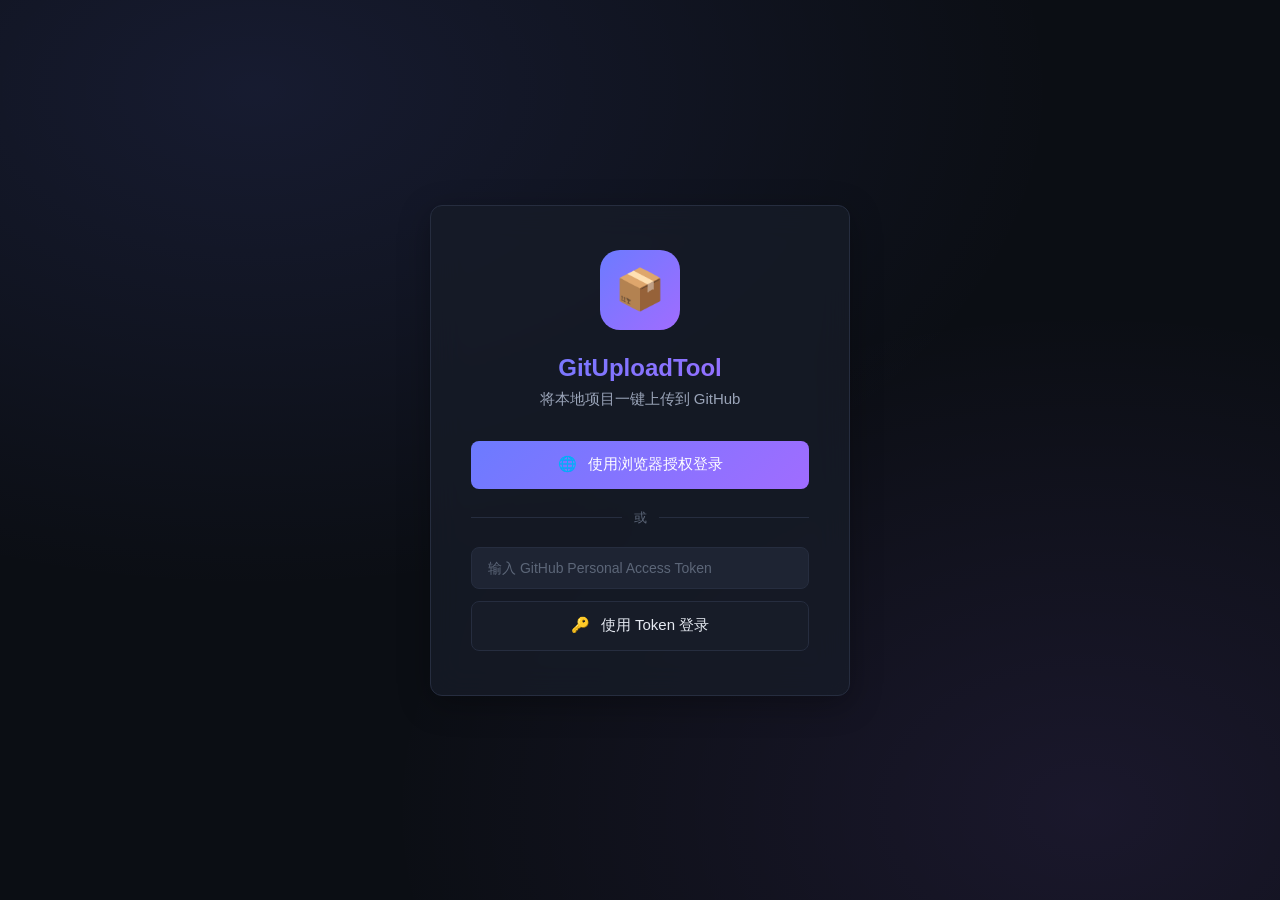
==== wwwroot/index.html @ 1aa10819 "feat: .gitignore templates, large file selection, Git LFS, WebView2 fix" ====
<!DOCTYPE html>
<html lang="zh-CN">
<head>
    <meta charset="UTF-8">
    <meta name="viewport" content="width=device-width, initial-scale=1.0">
    <title>GitUploadTool</title>
    <link rel="stylesheet" href="css/style.css">
</head>
<body>
    <!-- 登录页面 -->
    <div id="page-login" class="page active">
        <div class="login-card fade-in">
            <div class="login-logo">📦</div>
            <h1 class="login-title">GitUploadTool</h1>
            <p class="login-subtitle">将本地项目一键上传到 GitHub</p>

            <div style="display: flex; flex-direction: column; gap: 12px;">
                <button class="btn btn-primary" id="btnOAuthLogin">
                    <span class="btn-icon">🌐</span>
                    使用浏览器授权登录
                </button>

                <div style="display: flex; align-items: center; gap: 12px; margin: 8px 0;">
                    <div style="flex: 1; height: 1px; background: var(--border);"></div>
                    <span style="color: var(--text-3); font-size: 13px;">或</span>
                    <div style="flex: 1; height: 1px; background: var(--border);"></div>
                </div>

                <input type="text" id="tokenInput" class="form-input" placeholder="输入 GitHub Personal Access Token">
                <button class="btn btn-secondary" id="btnTokenLogin">
                    <span class="btn-icon">🔑</span>
                    使用 Token 登录
                </button>
            </div>

            <div id="loginError" style="margin-top: 16px; color: var(--red); font-size: 14px; display: none;"></div>
        </div>
    </div>

    <!-- 主窗口 -->
    <div id="page-main" class="page" style="flex-direction: column;">
        <!-- 头部 -->
        <header class="header">
            <div class="header-left">
                <div class="header-logo">📦</div>
                <span class="header-title">GitUploadTool</span>
            </div>
            <div class="header-right">
                <div class="user-info" id="userInfo">
                    <div class="user-avatar" id="userAvatar">?</div>
                    <span class="user-name" id="userName">加载中...</span>
                </div>
                <button class="btn btn-secondary" id="btnSettings">设置</button>
                <button class="btn btn-danger" id="btnLogout">退出</button>
            </div>
        </header>

        <!-- 导航标签 -->
        <nav class="nav-tabs">
            <button class="nav-tab active" data-tab="home">首页</button>
            <button class="nav-tab" data-tab="upload">上传项目</button>
            <button class="nav-tab" data-tab="history">历史记录</button>
            <button class="nav-tab" data-tab="settings">设置</button>
            <button class="nav-tab" data-tab="about">关于</button>
        </nav>

        <!-- 标签内容 -->
        <main class="tab-content">
            <!-- 首页 -->
            <div id="tab-home" class="tab-pane active">
                <div class="card fade-in" style="background: linear-gradient(135deg, rgba(108,123,255,0.1), rgba(160,108,255,0.05));">
                    <h2 style="margin-bottom: 8px;">👋 欢迎使用 GitUploadTool</h2>
                    <p style="color: var(--text-2); margin-bottom: 24px;">快速将本地项目上传到 GitHub 仓库</p>
                    <button class="btn btn-primary" id="btnStartUpload">
                        <span class="btn-icon">📤</span>
                        开始上传项目
                    </button>
                </div>

                <div class="card fade-in">
                    <h3 class="card-title">📊 使用统计</h3>
                    <div style="display: flex; gap: 32px;">
                        <div style="text-align: center;">
                            <div style="font-size: 32px; font-weight: 700; color: var(--accent);" id="statProjects">0</div>
                            <div style="color: var(--text-3); font-size: 13px;">总项目数</div>
                        </div>
                        <div style="text-align: center;">
                            <div style="font-size: 32px; font-weight: 700; color: var(--green);" id="statUploads">0</div>
                            <div style="color: var(--text-3); font-size: 13px;">上传次数</div>
                        </div>
                        <div style="text-align: center;">
                            <div style="font-size: 32px; font-weight: 700; color: var(--yellow);" id="statSize">0 MB</div>
                            <div style="color: var(--text-3); font-size: 13px;">总大小</div>
                        </div>
                    </div>
                </div>
            </div>

            <!-- 上传页 -->
            <div id="tab-upload" class="tab-pane">
                <!-- 步骤指示器 -->
                <div class="upload-steps">
                    <div class="step active" data-step="1">
                        <div class="step-number">1</div>
                        <span class="step-label">选择项目</span>
                        <div class="step-connector"></div>
                    </div>
                    <div class="step" data-step="2">
                        <div class="step-number">2</div>
                        <span class="step-label">配置仓库</span>
                        <div class="step-connector"></div>
                    </div>
                    <div class="step" data-step="3">
                        <div class="step-number">3</div>
                        <span class="step-label">检查文件</span>
                        <div class="step-connector"></div>
                    </div>
                    <div class="step" data-step="4">
                        <div class="step-number">4</div>
                        <span class="step-label">上传</span>
                    </div>
                </div>

                <!-- 步骤1：选择项目 -->
                <div id="step-1" class="step-content">
                    <div class="card">
                        <h3 class="card-title">选择要上传的项目文件夹</h3>
                        <div id="dropZone" style="border: 2px dashed var(--border); border-radius: var(--radius); padding: 48px 32px; text-align: center; cursor: pointer; transition: all .2s;">
                            <div style="font-size: 48px; margin-bottom: 16px;">📁</div>
                            <div style="font-size: 16px; font-weight: 600; margin-bottom: 8px;">拖拽文件夹到此处</div>
                            <div style="color: var(--text-2); font-size: 14px;">或点击选择文件夹</div>
                        </div>

                        <div id="selectedProject" style="display: none; margin-top: 16px; padding: 16px; background: var(--bg-3); border-radius: var(--radius);">
                            <div style="display: flex; align-items: center; gap: 12px;">
                                <div style="width: 40px; height: 40px; background: linear-gradient(135deg, var(--accent), var(--accent-2)); border-radius: 10px; display: flex; align-items: center; justify-content: center; font-size: 20px;">📁</div>
                                <div style="flex: 1; overflow: hidden;">
                                    <div style="font-weight: 600; margin-bottom: 4px;" id="projectName">未选择</div>
                                    <div style="color: var(--text-3); font-size: 13px; white-space: nowrap; overflow: hidden; text-overflow: ellipsis;" id="projectPath">/path/to/project</div>
                                </div>
                                <button class="btn btn-secondary" id="btnChangeProject" style="padding: 8px 16px; font-size: 13px;">更改</button>
                            </div>
                        </div>
                    </div>

                    <div class="card">
                        <h3 class="card-title">📝 项目描述（可选）</h3>
                        <textarea id="projectDescription" class="form-input" style="min-height: 100px; resize: vertical;" placeholder="输入项目描述..."></textarea>
                    </div>

                    <div style="display: flex; justify-content: flex-end; gap: 12px;">
                        <button class="btn btn-secondary" id="btnCancel">取消</button>
                        <button class="btn btn-primary" id="btnNext1">下一步</button>
                    </div>
                </div>

                <!-- 步骤2：配置仓库 -->
                <div id="step-2" class="step-content" style="display: none;">
                    <div class="card">
                        <h3 class="card-title">GitHub 仓库配置</h3>
                        <div class="form-group">
                            <label class="form-label">仓库名称</label>
                            <input type="text" id="repoName" class="form-input" placeholder="my-awesome-project">
                        </div>
                        <div class="form-group">
                            <label class="form-label">仓库描述</label>
                            <input type="text" id="repoDescription" class="form-input" placeholder="项目描述">
                        </div>
                        <div class="form-group">
                            <label class="form-label">是否公开</label>
                            <div style="display: flex; gap: 12px;">
                                <label style="display: flex; align-items: center; gap: 8px; padding: 12px 16px; background: var(--bg-3); border: 1px solid var(--accent); border-radius: 8px; cursor: pointer;">
                                    <input type="radio" name="repoVisibility" value="public" checked> 公开
                                </label>
                                <label style="display: flex; align-items: center; gap: 8px; padding: 12px 16px; background: var(--bg-3); border: 1px solid var(--border); border-radius: 8px; cursor: pointer;">
                                    <input type="radio" name="repoVisibility" value="private"> 私有
                                </label>
                            </div>
                        </div>
                        <div class="form-group">
                            <label class="form-label">分支名称</label>
                            <input type="text" id="branchName" class="form-input" value="main">
                        </div>
                        <div class="form-group">
                            <label class="form-label">.gitignore 模板</label>
                            <select id="gitignoreTemplate" class="form-input">
                                <option value="">不添加 .gitignore</option>
                                <option value="csharp">C# / .NET</option>
                                <option value="node">Node.js</option>
                                <option value="python">Python</option>
                                <option value="java">Java</option>
                            </select>
                        </div>
                    </div>
                    <div style="display: flex; justify-content: space-between; gap: 12px;">
                        <button class="btn btn-secondary" id="btnPrev2">上一步</button>
                        <button class="btn btn-primary" id="btnNext2">下一步</button>
                    </div>
                </div>

                <!-- 步骤3：检查文件 -->
                <div id="step-3" class="step-content" style="display: none;">
                    <div class="card">
                        <div style="display: flex; align-items: center; justify-content: space-between; margin-bottom: 20px;">
                            <h3 class="card-title" style="margin: 0;">文件扫描结果</h3>
                            <button class="btn btn-secondary" id="btnRescan" style="padding: 8px 16px; font-size: 13px;">重新扫描</button>
                        </div>
                        <div style="display: flex; gap: 32px; margin-bottom: 24px;">
                            <div style="text-align: center;">
                                <div style="font-size: 24px; font-weight: 700; color: var(--accent);" id="totalFiles">0</div>
                                <div style="color: var(--text-3); font-size: 12px;">总文件数</div>
                            </div>
                            <div style="text-align: center;">
                                <div style="font-size: 24px; font-weight: 700; color: var(--green);" id="totalSize">0 MB</div>
                                <div style="color: var(--text-3); font-size: 12px;">总大小</div>
                            </div>
                            <div style="text-align: center;">
                                <div style="font-size: 24px; font-weight: 700; color: var(--yellow);" id="largeFilesCount">0</div>
                                <div style="color: var(--text-3); font-size: 12px;">大文件(>50MB)</div>
                            </div>
                        </div>
                        <div id="largeFilesSection" style="display: none;">
                            <h4 style="margin-bottom: 12px; color: var(--yellow);">⚠️ 大文件检测</h4>
                            <div class="file-list" id="largeFilesList"></div>
                            <div id="largeFileDecision" style="margin-top: 20px; padding: 20px; background: rgba(255,107,107,0.05); border: 1px solid var(--red); border-radius: var(--radius); display: none;">
                                <div style="color: var(--red); font-weight: 600; margin-bottom: 12px;">🚨 发现超过 100MB 的文件</div>
                                <p style="color: var(--text-2); margin-bottom: 16px; font-size: 14px;">GitHub 单文件最大限制为 100MB。请选择处理方式：</p>
                                <div style="display: flex; gap: 12px;">
                                    <button class="btn btn-primary" id="btnUseLFS">启用 Git LFS</button>
                                    <button class="btn btn-secondary" id="btnExcludeLarge">排除大文件</button>
                                    <button class="btn btn-danger" id="btnCancelUpload">取消上传</button>
                                </div>
                            </div>
                        </div>
                    </div>
                    <div style="display: flex; justify-content: space-between; gap: 12px;">
                        <button class="btn btn-secondary" id="btnPrev3">上一步</button>
                        <button class="btn btn-primary" id="btnNext3">开始上传</button>
                    </div>
                </div>

                <!-- 步骤4：上传进度 -->
                <div id="step-4" class="step-content" style="display: none;">
                    <div class="card" style="max-width: 600px; margin: 0 auto; text-align: center;">
                        <div id="uploadProgressArea">
                            <div style="font-size: 64px; margin-bottom: 20px;">🔄</div>
                            <h3 id="uploadStatus">正在准备上传...</h3>
                            <p id="uploadSubStatus" style="color: var(--text-2); margin-bottom: 24px;">初始化 Git 仓库</p>
                            <div class="progress-bar">
                                <div class="progress-fill" id="progressFill" style="width: 0%;"></div>
                            </div>
                            <div class="progress-text">
                                <span id="progressText">0%</span>
                                <span id="progressInfo">0/0 文件</span>
                            </div>
                        </div>

                        <div id="uploadSuccess" style="display: none;">
                            <div style="font-size: 64px; margin-bottom: 20px; color: var(--green);">✅</div>
                            <h3 style="color: var(--green);">上传成功！</h3>
                            <p style="color: var(--text-2); margin-bottom: 24px;">项目已成功推送到 GitHub</p>
                            <div style="display: flex; gap: 12px; justify-content: center;">
                                <button class="btn btn-primary" id="btnViewRepo">查看仓库</button>
                                <button class="btn btn-secondary" id="btnResetUpload">重新上传</button>
                            </div>
                        </div>

                        <div id="uploadError" style="display: none;">
                            <div style="font-size: 64px; margin-bottom: 20px; color: var(--red);">❌</div>
                            <h3 style="color: var(--red);">上传失败</h3>
                            <p id="errorMessage" style="color: var(--text-2); margin-bottom: 24px;">错误信息</p>
                            <div style="display: flex; gap: 12px; justify-content: center;">
                                <button class="btn btn-primary" id="btnRetry">重试</button>
                                <button class="btn btn-secondary" id="btnHome">返回首页</button>
                            </div>
                        </div>
                    </div>
                    <div style="display: flex; justify-content: flex-end; gap: 12px; margin-top: 24px;">
                        <button class="btn btn-secondary" id="btnPrev4">上一步</button>
                    </div>
                </div>
            </div>

            <!-- 历史记录 -->
            <div id="tab-history" class="tab-pane">
                <div class="card">
                    <h3 class="card-title">📜 最近上传</h3>
                    <div id="historyList" style="color: var(--text-3); text-align: center; padding: 40px;">
                        暂无上传记录
                    </div>
                </div>
            </div>

            <!-- 设置页 -->
            <div id="tab-settings" class="tab-pane">
                <div class="card">
                    <h3 class="card-title">⚙️ 基本设置</h3>
                    <div class="settings-grid">
                        <div class="settings-item">
                            <label class="form-label">默认分支</label>
                            <input type="text" id="settingDefaultBranch" class="form-input" value="main">
                        </div>
                        <div class="settings-item">
                            <label class="form-label">默认提交消息</label>
                            <input type="text" id="settingDefaultCommitMessage" class="form-input" value="GitUploadTool 更新">
                        </div>
                        <div class="settings-item">
                            <label class="form-label">代理地址</label>
                            <input type="text" id="settingProxyAddress" class="form-input" placeholder="127.0.0.1">
                        </div>
                        <div class="settings-item">
                            <label class="form-label">代理端口</label>
                            <input type="number" id="settingProxyPort" class="form-input" placeholder="7890">
                        </div>
                    </div>
                    <div style="display: flex; gap: 12px; margin-top: 24px; padding-top: 24px; border-top: 1px solid var(--border);">
                        <button class="btn btn-secondary" id="btnResetSettings">重置</button>
                        <button class="btn btn-primary" id="btnSaveSettings">保存设置</button>
                    </div>
                </div>

                <div class="card">
                    <h3 class="card-title">🔐 认证管理</h3>
                    <div style="display: flex; align-items: center; justify-content: space-between;">
                        <div>
                            <p style="color: var(--text-2); margin-bottom: 4px;">当前登录状态</p>
                            <p id="authStatus" style="font-size: 16px; font-weight: 600;">✅ 已登录</p>
                        </div>
                        <button class="btn btn-danger" id="btnLogoutSettings">退出登录</button>
                    </div>
                </div>

                <div class="card">
                    <h3 class="card-title">📄 .gitignore 模板</h3>
                    <p style="color: var(--text-2); margin-bottom: 16px;">选择默认的 .gitignore 模板</p>
                    <select id="settingDefaultGitignore" class="form-input" style="max-width: 300px;">
                        <option value="">不添加 .gitignore</option>
                        <option value="csharp">C# / .NET</option>
                        <option value="node">Node.js</option>
                        <option value="python">Python</option>
                        <option value="java">Java</option>
                    </select>
                    <div style="margin-top: 20px;">
                        <button class="btn btn-primary" id="btnSaveGitignore">保存</button>
                    </div>
                </div>
            </div>

            <!-- 关于 -->
            <div id="tab-about" class="tab-pane">
                <div class="card" style="text-align: center; padding: 48px;">
                    <div style="width: 100px; height: 100px; margin: 0 auto 20px; background: linear-gradient(135deg, var(--accent), var(--accent-2)); border-radius: 24px; display: flex; align-items: center; justify-content: center; font-size: 50px;">📦</div>
                    <h2 style="margin-bottom: 8px;">GitUploadTool</h2>
                    <p style="color: var(--text-2); margin-bottom: 24px;">版本 1.0.0</p>
                    <p style="color: var(--text-2); line-height: 1.7; margin-bottom: 32px;">
                        GitUploadTool 是一个简单易用的工具，帮助开发者快速将本地项目上传到 GitHub。<br>
                        无需复杂的 Git 命令，只需几次点击即可完成项目的上传和管理。
                    </p>
                </div>
            </div>
        </main>
    </div>

    <script src="js/app.js"></script>
</body>
</html>
---- wwwroot/css/style.css ----
/* ============ CSS Variables & Reset ============ */
:root {
    --bg-0: #0b0e14;
    --bg-1: #11151f;
    --bg-2: #171c28;
    --bg-3: #1e2433;
    --border: #262d3f;
    --text-1: #e6eaf2;
    --text-2: #9aa4b8;
    --text-3: #5c6678;
    --accent: #6c7bff;
    --accent-2: #a06cff;
    --green: #3dd68c;
    --red: #ff6b6b;
    --yellow: #ffc86b;
    --radius: 12px;
    --shadow: 0 8px 32px rgba(0,0,0,0.3);
}

* { margin: 0; padding: 0; box-sizing: border-box; }

body {
    font-family: "Segoe UI", "Microsoft YaHei UI", sans-serif;
    background: var(--bg-0);
    color: var(--text-1);
    height: 100vh;
    overflow: hidden;
    font-size: 14px;
}

/* ============ Page Switching ============ */
.page { display: none; height: 100vh; }
.page.active { display: flex; }

/* ============ Login Page ============ */
#page-login {
    align-items: center;
    justify-content: center;
    background:
        radial-gradient(ellipse 800px 500px at 20% 10%, rgba(108,123,255,.12), transparent),
        radial-gradient(ellipse 700px 500px at 85% 90%, rgba(160,108,255,.10), transparent),
        var(--bg-0);
}

.login-card {
    width: 420px;
    padding: 44px 40px;
    background: rgba(23,28,40,.75);
    backdrop-filter: blur(16px);
    border: 1px solid var(--border);
    border-radius: var(--radius);
    box-shadow: var(--shadow);
    text-align: center;
}

.login-logo {
    width: 80px;
    height: 80px;
    margin: 0 auto 24px;
    background: linear-gradient(135deg, var(--accent), var(--accent-2));
    border-radius: 20px;
    display: flex;
    align-items: center;
    justify-content: center;
    font-size: 40px;
}

.login-title {
    font-size: 24px;
    font-weight: 700;
    margin-bottom: 8px;
    background: linear-gradient(135deg, var(--accent), var(--accent-2));
    -webkit-background-clip: text;
    -webkit-text-fill-color: transparent;
    background-clip: text;
}

.login-subtitle {
    color: var(--text-2);
    margin-bottom: 32px;
    font-size: 15px;
}

/* ============ Buttons ============ */
.btn {
    display: inline-flex;
    align-items: center;
    justify-content: center;
    gap: 10px;
    padding: 14px 24px;
    border: none;
    border-radius: 8px;
    font-size: 15px;
    font-weight: 500;
    cursor: pointer;
    transition: all .2s ease;
    text-decoration: none;
    color: white;
}

.btn-primary {
    background: linear-gradient(135deg, var(--accent), var(--accent-2));
}

.btn-primary:hover {
    transform: translateY(-2px);
    box-shadow: 0 6px 24px rgba(108,123,255,0.3);
}

.btn-secondary {
    background: var(--bg-2);
    color: var(--text-1);
    border: 1px solid var(--border);
}

.btn-secondary:hover {
    background: var(--bg-3);
    border-color: var(--accent);
}

.btn-danger {
    background: var(--red);
}

.btn-danger:hover {
    background: #ff5252;
}

.btn-icon {
    width: 20px;
    height: 20px;
}

/* ============ Main Window Layout ============ */
.header {
    height: 56px;
    background: var(--bg-1);
    border-bottom: 1px solid var(--border);
    display: flex;
    align-items: center;
    justify-content: space-between;
    padding: 0 24px;
}

.header-left, .header-right {
    display: flex;
    align-items: center;
    gap: 16px;
}

.header-logo {
    width: 40px;
    height: 40px;
    background: linear-gradient(135deg, var(--accent), var(--accent-2));
    border-radius: 10px;
    display: flex;
    align-items: center;
    justify-content: center;
    font-size: 20px;
}

.header-title {
    font-size: 18px;
    font-weight: 600;
    background: linear-gradient(135deg, var(--accent), var(--accent-2));
    -webkit-background-clip: text;
    -webkit-text-fill-color: transparent;
}

.user-info {
    display: flex;
    align-items: center;
    gap: 10px;
    padding: 8px 16px;
    background: var(--bg-2);
    border-radius: 20px;
}

.user-avatar {
    width: 32px;
    height: 32px;
    border-radius: 50%;
    background: linear-gradient(135deg, var(--accent), var(--accent-2));
    display: flex;
    align-items: center;
    justify-content: center;
    font-size: 14px;
}

.user-name {
    font-weight: 500;
    font-size: 14px;
}

.nav-tabs {
    display: flex;
    gap: 8px;
    padding: 16px 24px;
    background: var(--bg-1);
    border-bottom: 1px solid var(--border);
}

.nav-tab {
    padding: 10px 20px;
    background: transparent;
    border: none;
    color: var(--text-2);
    font-size: 14px;
    font-weight: 500;
    cursor: pointer;
    border-radius: 8px;
    transition: all .2s;
}

.nav-tab:hover {
    color: var(--text-1);
    background: var(--bg-2);
}

.nav-tab.active {
    color: white;
    background: linear-gradient(135deg, var(--accent), var(--accent-2));
}

.tab-content {
    flex: 1;
    overflow: auto;
    padding: 24px;
}

.tab-pane { display: none; }
.tab-pane.active { display: block; }

/* ============ Cards & Forms ============ */
.card {
    background: var(--bg-2);
    border: 1px solid var(--border);
    border-radius: var(--radius);
    padding: 24px;
    margin-bottom: 24px;
}

.card-title {
    font-size: 16px;
    font-weight: 600;
    margin-bottom: 16px;
}

.form-group { margin-bottom: 20px; }
.form-group:last-child { margin-bottom: 0; }

.form-label {
    display: block;
    font-size: 13px;
    font-weight: 500;
    color: var(--text-2);
    margin-bottom: 8px;
}

.form-input {
    width: 100%;
    padding: 12px 16px;
    background: var(--bg-3);
    border: 1px solid var(--border);
    border-radius: 8px;
    color: var(--text-1);
    font-size: 14px;
    outline: none;
    transition: border-color .2s;
}

.form-input:focus {
    border-color: var(--accent);
}

.form-input::placeholder { color: var(--text-3); }

/* ============ Upload Steps ============ */
.upload-steps {
    display: flex;
    align-items: center;
    justify-content: center;
    margin-bottom: 32px;
}

.step {
    display: flex;
    align-items: center;
    gap: 12px;
    position: relative;
}

.step-number {
    width: 32px;
    height: 32px;
    border-radius: 50%;
    background: var(--bg-2);
    border: 2px solid var(--border);
    display: flex;
    align-items: center;
    justify-content: center;
    font-size: 14px;
    font-weight: 600;
    color: var(--text-3);
}

.step.active .step-number {
    background: var(--accent);
    border-color: var(--accent);
    color: white;
}

.step.completed .step-number {
    background: var(--green);
    border-color: var(--green);
    color: white;
}

.step-label {
    color: var(--text-3);
    font-size: 13px;
    white-space: nowrap;
}

.step.active .step-label { color: var(--text-1); }
.step.completed .step-label { color: var(--green); }

.step-connector {
    width: 60px;
    height: 2px;
    background: var(--border);
    margin-left: 16px;
}

.step:last-child .step-connector { display: none; }

/* ============ Progress ============ */
.progress-bar {
    width: 100%;
    height: 8px;
    background: var(--bg-3);
    border-radius: 4px;
    overflow: hidden;
    margin: 16px 0;
}

.progress-fill {
    height: 100%;
    background: linear-gradient(90deg, var(--accent), var(--accent-2));
    border-radius: 4px;
    transition: width .3s ease;
}

.progress-text {
    display: flex;
    justify-content: space-between;
    font-size: 13px;
    color: var(--text-2);
}

/* ============ File List ============ */
.file-list {
    display: flex;
    flex-direction: column;
    gap: 8px;
    max-height: 300px;
    overflow-y: auto;
}

.file-item {
    display: flex;
    align-items: center;
    gap: 12px;
    padding: 12px 16px;
    background: var(--bg-3);
    border-radius: 8px;
    border-left: 4px solid var(--accent);
}

.file-item.warning {
    border-left-color: var(--yellow);
}

.file-item.error {
    border-left-color: var(--red);
}

.file-info {
    flex: 1;
    overflow: hidden;
}

.file-name {
    font-size: 14px;
    white-space: nowrap;
    overflow: hidden;
    text-overflow: ellipsis;
}

.file-size {
    font-size: 12px;
    color: var(--text-3);
}

/* ============ Settings Grid ============ */
.settings-grid {
    display: grid;
    grid-template-columns: repeat(auto-fit, minmax(200px, 1fr));
    gap: 20px;
}

.settings-item {
    display: flex;
    flex-direction: column;
    gap: 8px;
}

/* ============ Animations ============ */
@keyframes fadeIn {
    from { opacity: 0; transform: translateY(10px); }
    to { opacity: 1; transform: translateY(0); }
}

.fade-in { animation: fadeIn .3s ease forwards; }

/* ============ Responsive ============ */
@media (max-width: 768px) {
    .header { padding: 0 16px; }
    .nav-tabs { padding: 12px 16px; overflow-x: auto; }
    .tab-content { padding: 16px; }
}

/* ============ Scrollbar ============ */
::-webkit-scrollbar { width: 8px; height: 8px; }
::-webkit-scrollbar-track { background: var(--bg-1); }
::-webkit-scrollbar-thumb { background: var(--border); border-radius: 4px; }
::-webkit-scrollbar-thumb:hover { background: var(--text-3); }
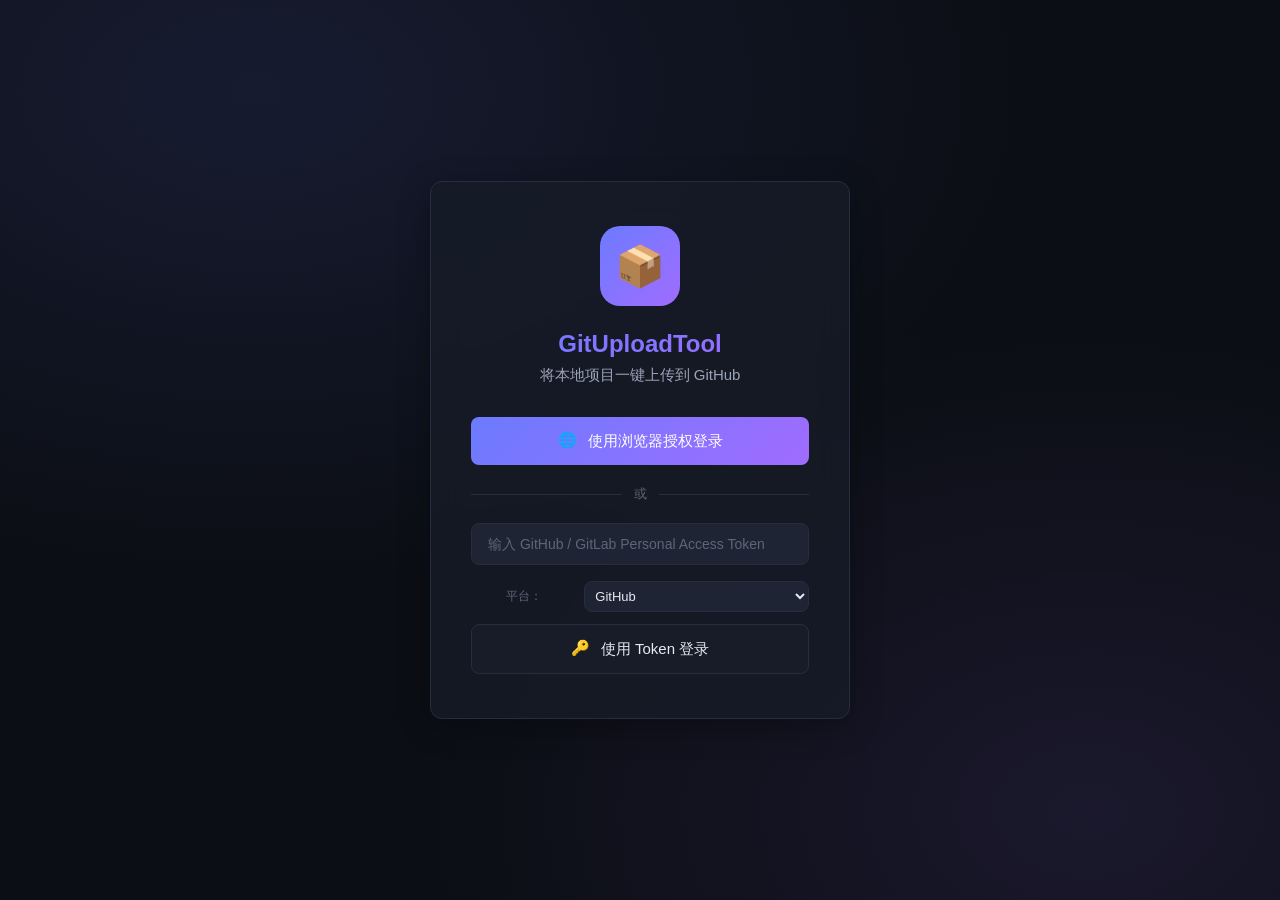
==== commit f53f5975: "feat: add GitLab support, platform abstraction, fix login UI - Introduce IPlatformService abstractio" ====
--- a/wwwroot/index.html
+++ b/wwwroot/index.html
@@ -26,7 +26,15 @@
                     <div style="flex: 1; height: 1px; background: var(--border);"></div>
                 </div>
 
-                <input type="text" id="tokenInput" class="form-input" placeholder="输入 GitHub Personal Access Token">
+                <input type="text" id="tokenInput" class="form-input" placeholder="输入 GitHub / GitLab Personal Access Token">
+                <div style="display: flex; gap: 8px; align-items: center; margin-top: 4px;">
+                    <label style="flex: 1; font-size: 12px; color: var(--text-3);">平台：</label>
+                    <select id="loginPlatform" class="form-input" style="flex: 2; font-size: 13px; padding: 6px;">
+                        <option value="github">GitHub</option>
+                        <option value="gitlab">GitLab / 自建</option>
+                    </select>
+                </div>
+                <input type="text" id="gitlabUrlInput" class="form-input" placeholder="GitLab 实例地址（默认 https://gitlab.com）" style="display: none; font-size: 13px; padding: 6px;" value="https://gitlab.com">
                 <button class="btn btn-secondary" id="btnTokenLogin">
                     <span class="btn-icon">🔑</span>
                     使用 Token 登录
